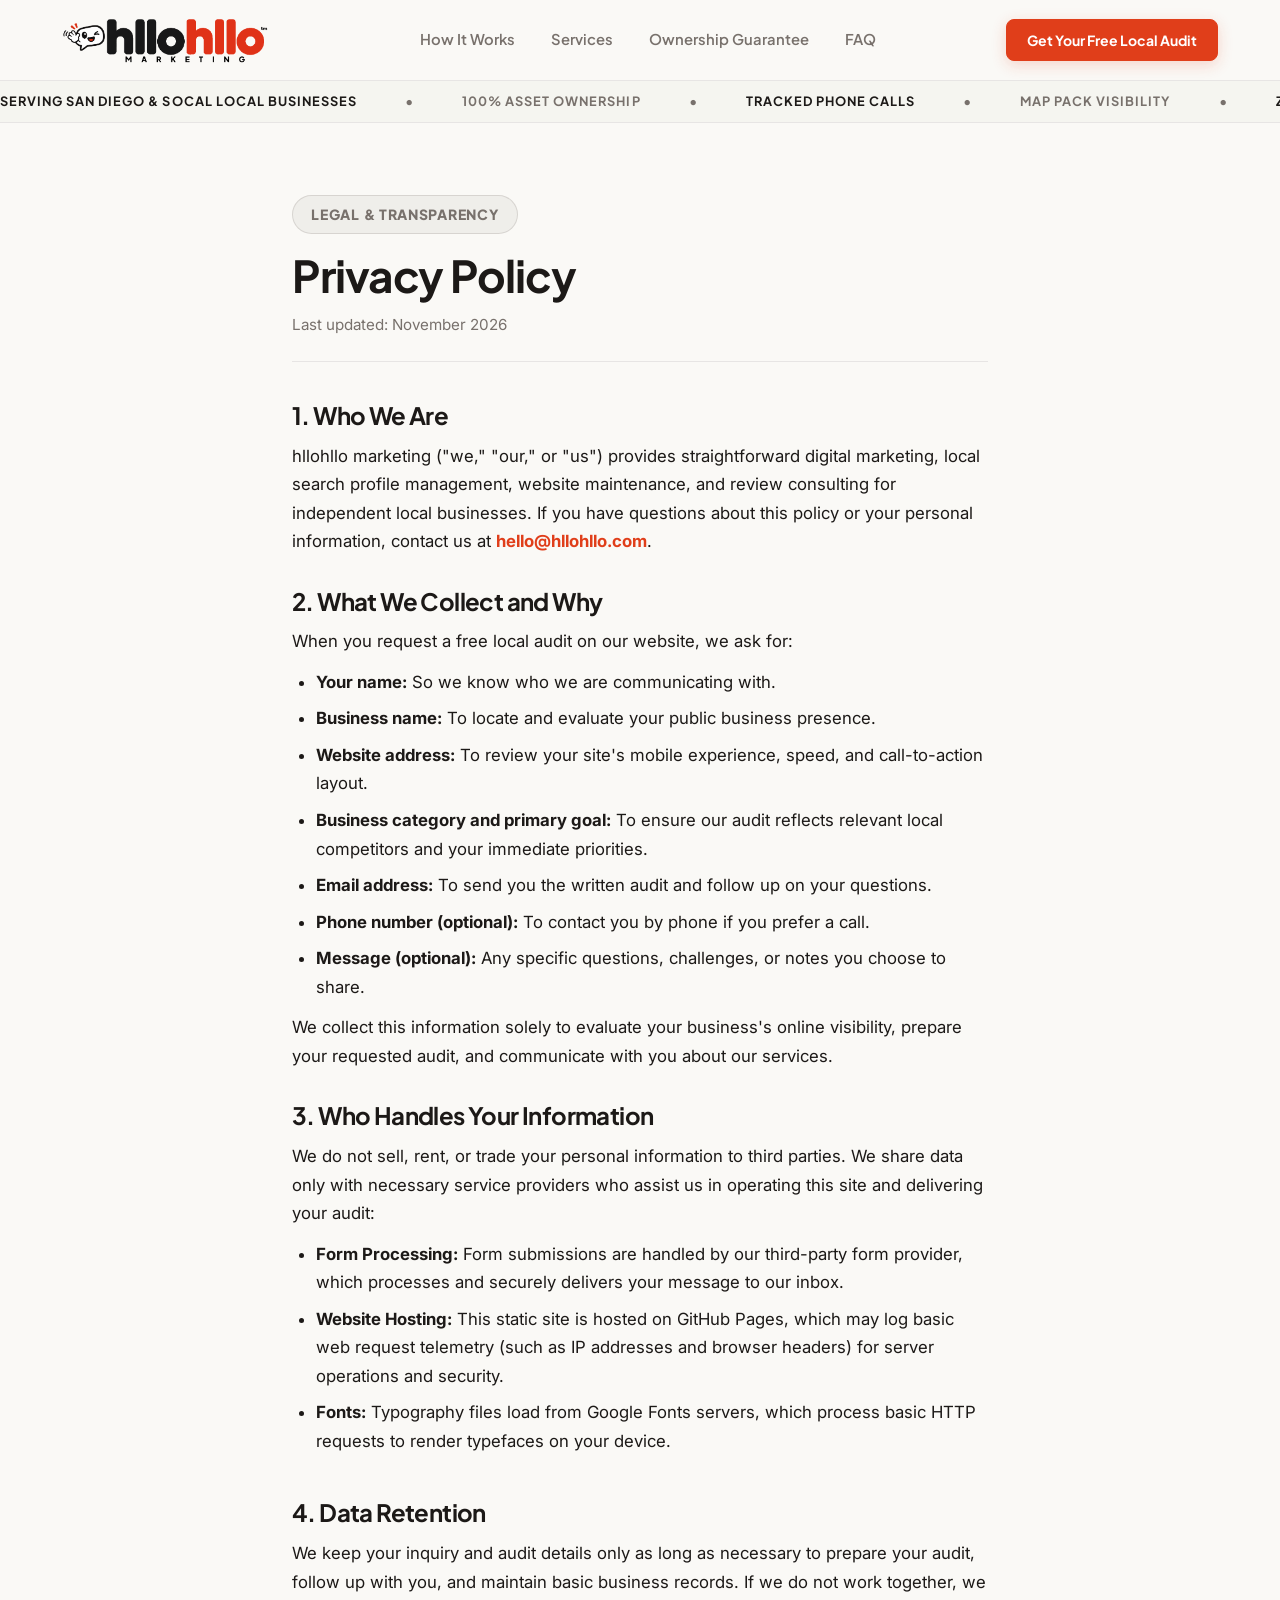
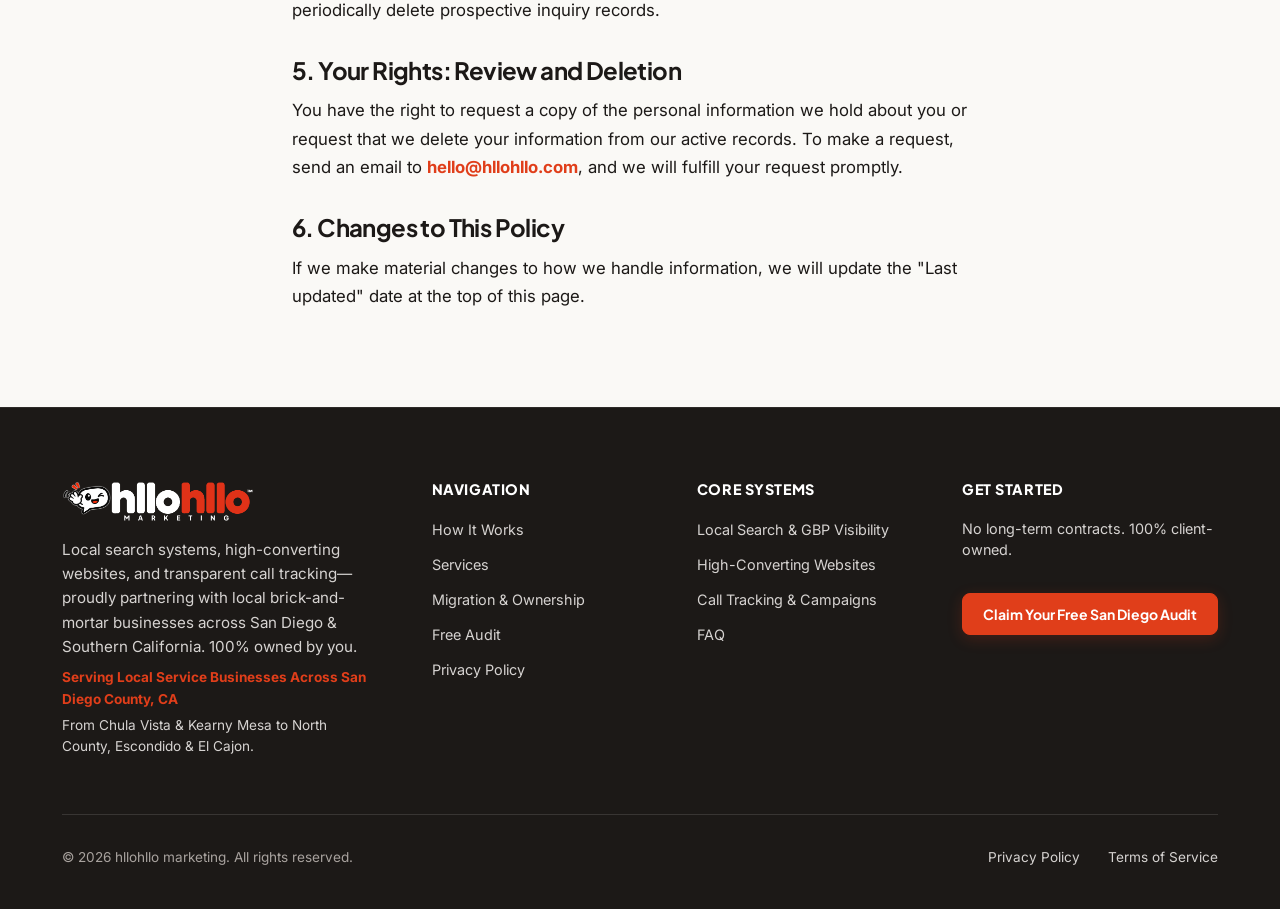
==== privacy.html @ 907ed95c "Increase font size and padding for eyebrow tags and badges" ====
<!DOCTYPE html>
<html lang="en">
<head>
  <meta charset="UTF-8">
  <meta name="viewport" content="width=device-width, initial-scale=1.0">
  <meta name="robots" content="index, follow">
  
  <title>Privacy Policy | hllohllo marketing</title>
  <meta name="description" content="Privacy policy for hllohllo marketing. How we collect, handle, and protect your information.">
  <link rel="canonical" href="https://hllohllo.com/privacy.html">

  <!-- Google Fonts: Plus Jakarta Sans & Inter -->
  <link rel="preconnect" href="https://fonts.googleapis.com">
  <link rel="preconnect" href="https://fonts.gstatic.com" crossorigin>
  <link href="https://fonts.googleapis.com/css2?family=Inter:wght@400;500;600;700&family=Plus+Jakarta+Sans:wght@500;600;700;800&display=swap" rel="stylesheet">

  <link rel="icon" type="image/png" href="assets/hhlohllomktg-logo.png">
  <link rel="stylesheet" href="styles.css?v=14">
</head>
<body>

  <!-- ==========================================================================
       Header & Navigation
       ========================================================================== -->
  <header class="header" id="site-header">
    <div class="container nav-container">
      <a href="index.html" class="brand-logo" id="nav-brand-logo" aria-label="hllohllo marketing Home">
        <img src="assets/hhlohllomktg-logo.png" alt="hllohllo marketing" class="brand-logo-img" width="228" height="48">
      </a>

      <nav aria-label="Main Navigation">
        <ul class="nav-links" id="main-nav-links">
          <li><a href="index.html#roadmap" class="nav-link" id="nav-link-how-it-works">How It Works</a></li>
          <li><a href="index.html#services" class="nav-link" id="nav-link-services">Services</a></li>
          <li><a href="index.html#comparison" class="nav-link" id="nav-link-ownership">Ownership Guarantee</a></li>
          <li><a href="index.html#faq" class="nav-link" id="nav-link-faq">FAQ</a></li>
        </ul>
      </nav>

      <div class="nav-cta-group">
        <a href="index.html#growth-plan" class="btn btn-primary btn-sm" id="nav-btn-cta">
          <span>Get Your Free Local Audit</span>
        </a>

        <button class="mobile-menu-btn" id="mobile-menu-toggle" aria-label="Toggle navigation menu">
          <svg width="24" height="24" viewBox="0 0 24 24" fill="none" stroke="currentColor" stroke-width="2"><line x1="3" y1="12" x2="21" y2="12"></line><line x1="3" y1="6" x2="21" y2="6"></line><line x1="3" y1="18" x2="21" y2="18"></line></svg>
        </button>
      </div>
    </div>
  </header>

  <!-- Editorial Studio Ticker -->
  <div class="studio-banner">
    <div class="studio-marquee">
      <span class="highlight">Serving San Diego &amp; SoCal Local Businesses</span>
      <span>•</span>
      <span>100% Asset Ownership</span>
      <span>•</span>
      <span class="highlight">Tracked Phone Calls</span>
      <span>•</span>
      <span>Map Pack Visibility</span>
      <span>•</span>
      <span class="highlight">Zero Long-Term Contracts</span>
      <span>•</span>
      <span>Fast Sprint Execution</span>
      <span>•</span>
      <span class="highlight">Serving San Diego &amp; SoCal Local Businesses</span>
      <span>•</span>
      <span>100% Asset Ownership</span>
      <span>•</span>
      <span class="highlight">Tracked Phone Calls</span>
      <span>•</span>
      <span>Map Pack Visibility</span>
      <span>•</span>
      <span class="highlight">Zero Long-Term Contracts</span>
      <span>•</span>
      <span>Fast Sprint Execution</span>
    </div>
  </div>

  <main style="padding: 4.5rem 0 6rem 0;">
    <div class="container" style="max-width: 760px;">
      <div style="margin-bottom: 2.5rem; border-bottom: 1px solid var(--border-divider); padding-bottom: 1.5rem;">
        <span class="badge" style="margin-bottom: 1rem;">Legal &amp; Transparency</span>
        <h1 style="font-size: 2.75rem; margin-bottom: 0.75rem;">Privacy Policy</h1>
        <p style="color: var(--text-muted); font-size: 0.95rem;">Last updated: November 2026</p>
      </div>

      <article style="display: flex; flex-direction: column; gap: 2rem; font-size: 1.05rem; line-height: 1.7; color: var(--text-navy);">
        <section>
          <h2 style="font-size: 1.5rem; margin-bottom: 0.75rem;">1. Who We Are</h2>
          <p>
            hllohllo marketing ("we," "our," or "us") provides straightforward digital marketing, local search profile management, website maintenance, and review consulting for independent local businesses. If you have questions about this policy or your personal information, contact us at <strong><a href="mailto:hello@hllohllo.com">hello@hllohllo.com</a></strong>.
          </p>
        </section>

        <section>
          <h2 style="font-size: 1.5rem; margin-bottom: 0.75rem;">2. What We Collect and Why</h2>
          <p>
            When you request a free local audit on our website, we ask for:
          </p>
          <ul style="padding-left: 1.5rem; margin: 0.75rem 0; display: flex; flex-direction: column; gap: 0.5rem;">
            <li><strong>Your name:</strong> So we know who we are communicating with.</li>
            <li><strong>Business name:</strong> To locate and evaluate your public business presence.</li>
            <li><strong>Website address:</strong> To review your site's mobile experience, speed, and call-to-action layout.</li>
            <li><strong>Business category and primary goal:</strong> To ensure our audit reflects relevant local competitors and your immediate priorities.</li>
            <li><strong>Email address:</strong> To send you the written audit and follow up on your questions.</li>
            <li><strong>Phone number (optional):</strong> To contact you by phone if you prefer a call.</li>
            <li><strong>Message (optional):</strong> Any specific questions, challenges, or notes you choose to share.</li>
          </ul>
          <p>
            We collect this information solely to evaluate your business's online visibility, prepare your requested audit, and communicate with you about our services.
          </p>
        </section>

        <section>
          <h2 style="font-size: 1.5rem; margin-bottom: 0.75rem;">3. Who Handles Your Information</h2>
          <p>
            We do not sell, rent, or trade your personal information to third parties. We share data only with necessary service providers who assist us in operating this site and delivering your audit:
          </p>
          <ul style="padding-left: 1.5rem; margin: 0.75rem 0; display: flex; flex-direction: column; gap: 0.5rem;">
            <li><strong>Form Processing:</strong> Form submissions are handled by our third-party form provider, which processes and securely delivers your message to our inbox.</li>
            <li><strong>Website Hosting:</strong> This static site is hosted on GitHub Pages, which may log basic web request telemetry (such as IP addresses and browser headers) for server operations and security.</li>
            <li><strong>Fonts:</strong> Typography files load from Google Fonts servers, which process basic HTTP requests to render typefaces on your device.</li>
          </ul>
        </section>

        <section>
          <h2 style="font-size: 1.5rem; margin-bottom: 0.75rem;">4. Data Retention</h2>
          <p>
            We keep your inquiry and audit details only as long as necessary to prepare your audit, follow up with you, and maintain basic business records. If we do not work together, we periodically delete prospective inquiry records.
          </p>
        </section>

        <section>
          <h2 style="font-size: 1.5rem; margin-bottom: 0.75rem;">5. Your Rights: Review and Deletion</h2>
          <p>
            You have the right to request a copy of the personal information we hold about you or request that we delete your information from our active records. To make a request, send an email to <strong><a href="mailto:hello@hllohllo.com">hello@hllohllo.com</a></strong>, and we will fulfill your request promptly.
          </p>
        </section>

        <section>
          <h2 style="font-size: 1.5rem; margin-bottom: 0.75rem;">6. Changes to This Policy</h2>
          <p>
            If we make material changes to how we handle information, we will update the "Last updated" date at the top of this page.
          </p>
        </section>
      </article>
    </div>
  </main>

  <!-- ==========================================================================
       Footer
       ========================================================================== -->
  <footer class="footer">
    <div class="container">
      <div class="footer-grid">
        <div class="footer-brand">
          <a href="index.html" class="brand-logo" aria-label="hllohllo marketing Home">
            <img src="assets/hllohllo-logo-footer.png" alt="hllohllo marketing" class="brand-logo-img" width="200" height="42">
          </a>
          <p>
            Local search systems, high-converting websites, and transparent call tracking—proudly partnering with local brick-and-mortar businesses across San Diego &amp; Southern California. 100% owned by you.
          </p>
          <p style="font-size: 0.85rem; color: var(--btn-orange); font-weight: 700; margin-top: 0.5rem;">Serving Local Service Businesses Across San Diego County, CA</p>
          <p style="font-size: 0.85rem; color: #D6D3D1; margin-top: 0.25rem;">From Chula Vista &amp; Kearny Mesa to North County, Escondido &amp; El Cajon.</p>
        </div>

        <div class="footer-col">
          <h4>Navigation</h4>
          <ul class="footer-links">
            <li><a href="index.html#roadmap">How It Works</a></li>
            <li><a href="index.html#services">Services</a></li>
            <li><a href="index.html#comparison">Migration &amp; Ownership</a></li>
            <li><a href="index.html#growth-plan">Free Audit</a></li>
            <li><a href="privacy.html">Privacy Policy</a></li>
          </ul>
        </div>

        <div class="footer-col">
          <h4>Core Systems</h4>
          <ul class="footer-links">
            <li><a href="index.html#service-pillar-1">Local Search &amp; GBP Visibility</a></li>
            <li><a href="index.html#service-pillar-2">High-Converting Websites</a></li>
            <li><a href="index.html#service-pillar-3">Call Tracking &amp; Campaigns</a></li>
            <li><a href="index.html#faq">FAQ</a></li>
          </ul>
        </div>

        <div class="footer-col">
          <h4>Get Started</h4>
          <ul class="footer-links">
            <li style="color: #D6D3D1; font-size: 0.9rem; line-height: 1.5;">No long-term contracts. 100% client-owned.</li>
            <li style="margin-top: 1.25rem;">
              <a href="index.html#growth-plan" class="btn btn-primary btn-sm">Claim Your Free San Diego Audit</a>
            </li>
          </ul>
        </div>
      </div>

      <div class="footer-bottom">
        <div>&copy; 2026 hllohllo marketing. All rights reserved.</div>
        <div style="display: flex; gap: 1.75rem;">
          <a href="privacy.html">Privacy Policy</a>
          <a href="terms.html">Terms of Service</a>
        </div>
      </div>
    </div>
  </footer>

  <!-- JavaScript Interaction Script -->
  <script src="main.js"></script>
</body>
</html>
---- styles.css ----
/* ==========================================================================
   HLLOHLLO MARKETING (hllohllo.com)
   2027 Geometric Agency Design System — Aligned with hllo.you
   
   Color Strategy & Implementation Matrix:
     - Primary Canvas: #FAF9F6 (Warm Alabaster)
     - Card / Band Surfaces: #FFFFFF (Crisp White) with subtle #E7E5E4 borders
     - Dark Sections & Insets: #1C1917 (Rich Charcoal Ink) & #26221F (Dark Inset Cards)
     - Primary CTAs & Accents: #E03E1A (hllo Red-Orange, hover #C93514)
     - Body Text: #1C1917 (Rich Charcoal Ink)
     - Muted Text: #78716C (Warm Stone Gray)

   Typography System:
     - Headings (H1-H6): 'Plus Jakarta Sans', sans-serif (Tight -0.025em tracking)
     - Body & UI: 'Inter' & 'Plus Jakarta Sans', sans-serif
   ========================================================================== */

:root {
  /* Alabaster Canvas & Rich Charcoal Ink */
  --bg-canvas: #FAF9F6;
  --bg-cream: #FAF9F6;
  
  --text-ink: #1C1917;
  --text-navy: #1C1917;
  --text-muted: #78716C;
  --text-light: #A8A29E;
  
  /* Rich Charcoal Dark Surfaces */
  --surface-dark: #1C1917;
  --surface-dark-card: #26221F;
  --coastal-navy: #1C1917;
  --coastal-navy-dark: #151312;
  --border-dark: rgba(255, 255, 255, 0.12);
  
  /* Red-Orange Primary Accents (hllo.you sister token) */
  --btn-accent: #E03E1A;
  --btn-accent-hover: #C93514;
  --btn-accent-soft: rgba(224, 62, 26, 0.08);
  --btn-accent-glow: rgba(224, 62, 26, 0.2);
  --btn-orange: #E03E1A;
  --btn-orange-hover: #C93514;
  --btn-orange-soft: rgba(224, 62, 26, 0.08);
  --btn-orange-glow: rgba(224, 62, 26, 0.2);

  --blue-anchor: #E03E1A;
  --blue-anchor-hover: #C93514;
  --blue-soft: rgba(224, 62, 26, 0.08);

  --sage-border: #78716C;
  --sage-soft: rgba(120, 113, 108, 0.08);
  --sage-border-subtle: rgba(120, 113, 108, 0.2);

  --border-divider: #E7E5E4;
  --border-subtle: #E7E5E4;
  --card-white: #FFFFFF;
  --surface-cream-alt: #F5F5F0;
  --surface-alt: #F5F5F0;

  /* Typography: Modern Geometric Sans Pairing (hllo.you) */
  --font-serif: 'Plus Jakarta Sans', system-ui, -apple-system, sans-serif;
  --font-heading: 'Plus Jakarta Sans', system-ui, -apple-system, sans-serif;
  --font-sans: 'Plus Jakarta Sans', system-ui, -apple-system, sans-serif;
  --font-body: 'Inter', system-ui, -apple-system, sans-serif;

  /* Layout & Geometry - Clean Unified Radii (8px-12px, zero glassmorphism) */
  --container-max: 1220px;
  --radius-sm: 8px;
  --radius-md: 12px;
  --radius-lg: 16px;
  --radius-full: 9999px;

  /* Transitions */
  --transition-fast: 0.18s cubic-bezier(0.16, 1, 0.3, 1);
  --transition-smooth: 0.25s cubic-bezier(0.16, 1, 0.3, 1);
}

/* Base Reset & Defaults */
*, *::before, *::after {
  box-sizing: border-box;
  margin: 0;
  padding: 0;
}

html {
  scroll-behavior: smooth;
  font-size: 16px;
  background-color: var(--bg-cream);
  color: var(--text-navy);
  font-family: var(--font-body);
  line-height: 1.6;
  -webkit-font-smoothing: antialiased;
}

body {
  overflow-x: hidden;
  background: var(--bg-cream);
  color: var(--text-navy);
  min-height: 100vh;
}

img {
  max-width: 100%;
  height: auto;
  display: block;
}

a {
  color: var(--blue-anchor);
  text-decoration: none;
  transition: color var(--transition-fast);
}

a:hover {
  color: var(--blue-anchor-hover);
}

button, input, select, textarea {
  font-family: var(--font-sans);
  font-size: inherit;
}

.container {
  width: 100%;
  max-width: var(--container-max);
  margin: 0 auto;
  padding: 0 2rem;
}

/* ==========================================================================
   Editorial Serif Display Headlines + Bold Utilitarian Sans Cards
   ========================================================================== */
h1, h2 {
  font-family: var(--font-serif);
  font-weight: 700;
  line-height: 1.15;
  color: var(--text-navy);
  letter-spacing: -0.025em;
  font-optical-sizing: auto;
}

h3, h4, h5, h6 {
  font-family: var(--font-sans);
  font-weight: 800;
  line-height: 1.25;
  color: var(--text-navy);
  letter-spacing: -0.02em;
}

.text-orange,
.text-accent {
  color: var(--btn-orange);
}

.underline-accent {
  text-decoration: underline;
  text-decoration-color: var(--btn-orange);
  text-decoration-thickness: 3px;
  text-underline-offset: 6px;
}

.text-accent em,
em.text-accent {
  font-style: italic;
  font-family: inherit;
}

.text-blue {
  color: var(--blue-anchor);
}

.text-italic {
  font-style: italic;
  font-weight: 600;
}

.section-tag {
  display: inline-flex;
  align-items: center;
  margin-bottom: 1rem;
}

.badge {
  display: inline-flex;
  align-items: center;
  gap: 0.5rem;
  padding: 0.45rem 1.15rem;
  border-radius: var(--radius-full);
  font-size: 0.875rem;
  font-family: var(--font-sans);
  font-weight: 800;
  letter-spacing: 0.05em;
  text-transform: uppercase;
  background: var(--sage-soft);
  border: 1px solid var(--sage-border-subtle);
  color: var(--sage-border);
}

.badge-orange,
.badge-accent {
  background: var(--btn-accent-soft);
  border-color: rgba(224, 62, 26, 0.28);
  color: var(--btn-accent);
}

.badge-blue {
  background: var(--btn-accent-soft);
  border-color: rgba(224, 62, 26, 0.28);
  color: var(--btn-accent);
}

/* hllo.you Integrated Technology Stack Badge */
.hllo-powered-badge {
  display: inline-flex;
  align-items: center;
  gap: 0.35rem;
  font-family: var(--font-sans);
  font-size: 0.8rem;
  font-weight: 700;
  letter-spacing: 0.04em;
  padding: 0.3rem 0.75rem;
  border-radius: var(--radius-full);
  background: rgba(224, 62, 26, 0.08);
  border: 1px solid rgba(224, 62, 26, 0.25);
  color: var(--btn-accent);
  text-transform: none;
}

.hllo-powered-badge.hllo-powered-dark {
  background: rgba(255, 255, 255, 0.08);
  border: 1px solid rgba(255, 255, 255, 0.16);
  color: #E7E5E4;
}

.section-header {
  text-align: center;
  max-width: 780px;
  margin: 0 auto 3rem auto;
}

.section-header h2 {
  font-size: 2.85rem;
  margin-bottom: 0.85rem;
}

.section-header p {
  font-size: 1.125rem;
  color: var(--text-muted);
  line-height: 1.6;
}

/* ==========================================================================
   Buttons (Energy Orange Accent #FF5A1F)
   ========================================================================== */
.btn {
  display: inline-flex;
  align-items: center;
  justify-content: center;
  gap: 0.65rem;
  padding: 0.85rem 1.85rem;
  border-radius: var(--radius-sm);
  font-family: var(--font-sans);
  font-weight: 700;
  font-size: 0.95rem;
  cursor: pointer;
  border: 1px solid transparent;
  transition: all var(--transition-fast);
  white-space: nowrap;
}

.btn-primary,
a.btn-primary,
button.btn-primary {
  background: var(--btn-orange);
  color: #FFFFFF !important;
  border-color: var(--btn-orange);
  box-shadow: 0 4px 15px var(--btn-orange-glow);
}

.btn-primary:hover,
a.btn-primary:hover,
button.btn-primary:hover {
  background: var(--btn-orange-hover);
  border-color: var(--btn-orange-hover);
  transform: translateY(-2px);
  box-shadow: 0 8px 25px var(--btn-orange-glow);
  color: #FFFFFF !important;
}

.btn-secondary,
a.btn-secondary,
button.btn-secondary {
  background: var(--card-white);
  border: 1px solid var(--border-divider);
  color: var(--text-navy) !important;
}

.btn-secondary:hover,
a.btn-secondary:hover,
button.btn-secondary:hover {
  background: var(--surface-cream-alt);
  border-color: var(--sage-border);
  transform: translateY(-2px);
  color: var(--text-navy) !important;
}

.btn-sm {
  padding: 0.55rem 1.25rem;
  font-size: 0.875rem;
}

.btn-lg {
  padding: 1.05rem 2.25rem;
  font-size: 1.05rem;
}

/* ==========================================================================
   Header & Navigation
   ========================================================================== */
.header {
  position: sticky;
  top: 0;
  z-index: 1000;
  background: rgba(250, 249, 246, 0.92);
  backdrop-filter: blur(14px);
  border-bottom: 1px solid var(--border-divider);
}

.nav-container {
  display: flex;
  align-items: center;
  justify-content: space-between;
  height: 80px;
}

.brand-logo {
  display: flex;
  align-items: center;
  gap: 0.85rem;
  text-decoration: none;
}

.brand-logo-img {
  height: 48px;
  width: auto;
  max-width: 240px;
  display: block;
  object-fit: contain;
  transition: transform var(--transition-fast);
}

.brand-logo:hover .brand-logo-img {
  transform: scale(1.02);
}

.header .brand-logo-img {
  height: 48px;
  max-width: 240px;
}

.footer-brand .brand-logo-img {
  height: 42px;
  max-width: 220px;
}

.nav-links {
  display: flex;
  align-items: center;
  gap: 2.25rem;
  list-style: none;
}

.nav-link {
  font-family: var(--font-sans);
  font-size: 0.925rem;
  font-weight: 600;
  color: var(--text-muted);
}

.nav-link:hover {
  color: var(--text-navy);
}

.nav-cta-group {
  display: flex;
  align-items: center;
  gap: 1rem;
}

.mobile-menu-btn {
  display: none;
  background: transparent;
  border: none;
  color: var(--text-navy);
  cursor: pointer;
  padding: 0.5rem;
}

/* ==========================================================================
   Quiet Luxury Studio Ticker
   ========================================================================== */
.studio-banner {
  border-bottom: 1px solid var(--border-divider);
  background: var(--surface-cream-alt);
  padding: 0.65rem 0;
  overflow: hidden;
}

.studio-marquee {
  display: flex;
  white-space: nowrap;
  animation: marquee-slow 40s linear infinite;
  gap: 3rem;
  font-family: var(--font-sans);
  font-size: 0.8rem;
  font-weight: 700;
  letter-spacing: 0.08em;
  text-transform: uppercase;
  color: var(--sage-border);
}

.studio-marquee span.highlight {
  color: var(--text-navy);
}

@keyframes marquee-slow {
  0% { transform: translateX(0); }
  100% { transform: translateX(-50%); }
}

/* ==========================================================================
   Hero Section: Editorial Dossier Aesthetic
   ========================================================================== */
.hero {
  padding: 4.75rem 0 4.25rem 0;
  border-bottom: 1px solid var(--border-divider);
}

.hero-grid {
  display: grid;
  grid-template-columns: 1fr 1fr;
  align-items: center;
  gap: 3rem;
}

.hero-content {
  position: relative;
  padding-top: 0.25rem;
}

.hero-title {
  font-family: var(--font-serif);
  font-size: 3.25rem;
  font-weight: 700;
  letter-spacing: -0.025em;
  line-height: 1.14;
  margin-bottom: 1.15rem;
  color: var(--text-navy);
}

.hero-subtitle {
  font-size: 1.1rem;
  color: var(--text-muted);
  line-height: 1.6;
  margin-bottom: 1.85rem;
  max-width: 530px;
}

.hero-cta-group {
  display: flex;
  flex-wrap: wrap;
  align-items: center;
  gap: 0.85rem;
  margin-bottom: 1.85rem;
}

.hero-cta-group .btn-lg {
  padding: 0.95rem 1.65rem;
  font-size: 0.975rem;
}

/* Engineered Trust Strip */
.hero-trust-strip {
  display: grid;
  grid-template-columns: repeat(3, 1fr);
  gap: 0.75rem;
  padding-top: 1.35rem;
  border-top: 1px solid var(--border-divider);
}

.trust-pill {
  display: flex;
  align-items: center;
  gap: 0.55rem;
  background: var(--card-white);
  border: 1px solid var(--border-divider);
  border-radius: var(--radius-sm);
  padding: 0.65rem 0.65rem;
  box-shadow: 0 2px 6px rgba(26, 37, 54, 0.03);
  transition: transform var(--transition-fast), border-color var(--transition-fast);
}

.trust-pill:hover {
  transform: translateY(-1px);
  border-color: var(--sage-border);
}

.trust-pill-icon {
  width: 28px;
  height: 28px;
  border-radius: 6px;
  background: var(--sage-soft);
  color: #3B5338;
  display: flex;
  align-items: center;
  justify-content: center;
  flex-shrink: 0;
}

.trust-pill-content {
  display: flex;
  flex-direction: column;
  line-height: 1.2;
}

.trust-pill-content strong {
  font-family: var(--font-sans);
  font-size: 0.735rem;
  font-weight: 800;
  color: var(--text-navy);
  letter-spacing: -0.01em;
  white-space: nowrap;
}

.trust-pill-content span {
  font-size: 0.665rem;
  color: var(--text-muted);
  white-space: nowrap;
}

/* ==========================================================================
   Hero Right Asset: Modern Browser Mockup & Growth Engine Dashboard
   55/45 Desktop Split Anchor
   ========================================================================== */
.hero-visual-wrap {
  position: relative;
  width: 100%;
  margin-top: 0.5rem;
}

/* Local Search & Lead Machine Live Mockup */
.local-lead-machine {
  background: var(--card-white);
  border-radius: var(--radius-lg);
  border: 1px solid var(--border-divider);
  box-shadow: 0 25px 60px -15px rgba(26, 37, 54, 0.15), 0 8px 24px -6px rgba(26, 37, 54, 0.06);
  padding: 1.5rem;
  display: flex;
  flex-direction: column;
  gap: 1.15rem;
  transition: transform var(--transition-smooth);
}

.local-lead-machine:hover {
  transform: translateY(-3px);
}

.map-pack-unit {
  background: var(--surface-cream-alt);
  border: 1px solid var(--border-divider);
  border-radius: var(--radius-md);
  padding: 1.1rem;
}

.map-pack-top {
  display: flex;
  align-items: center;
  justify-content: space-between;
  margin-bottom: 0.65rem;
}

.map-pack-badge {
  display: inline-flex;
  align-items: center;
  gap: 0.4rem;
  font-size: 0.72rem;
  font-weight: 800;
  text-transform: uppercase;
  letter-spacing: 0.05em;
  color: #1A73E8;
  background: rgba(26, 115, 232, 0.1);
  padding: 0.25rem 0.6rem;
  border-radius: var(--radius-full);
}

.map-pack-rank {
  display: inline-flex;
  align-items: center;
  gap: 0.4rem;
  font-size: 0.75rem;
  font-weight: 800;
  color: #1E7E34;
  background: #E6F4EA;
  padding: 0.25rem 0.65rem;
  border-radius: var(--radius-full);
}

.pulse-dot {
  width: 7px;
  height: 7px;
  border-radius: 50%;
  background: #28A745;
  box-shadow: 0 0 0 2px rgba(40, 167, 69, 0.25);
  display: inline-block;
  animation: pulseGlow 2s infinite;
}

@keyframes pulseGlow {
  0% { transform: scale(0.95); box-shadow: 0 0 0 0 rgba(40, 167, 69, 0.7); }
  70% { transform: scale(1); box-shadow: 0 0 0 6px rgba(40, 167, 69, 0); }
  100% { transform: scale(0.95); box-shadow: 0 0 0 0 rgba(40, 167, 69, 0); }
}

.map-biz-row {
  display: flex;
  align-items: center;
  justify-content: space-between;
  gap: 0.75rem;
}

.map-biz-info h4 {
  font-size: 1.05rem;
  font-weight: 800;
  color: var(--text-navy);
  margin-bottom: 0.2rem;
}

.map-stars {
  display: flex;
  align-items: center;
  gap: 0.35rem;
  font-size: 0.8rem;
  color: var(--text-muted);
}

.stars-gold {
  color: #FBBC04;
  font-size: 0.95rem;
  letter-spacing: 1px;
}

.phone-lead-alert {
  background: var(--surface-dark-card);
  color: #FFFFFF;
  border-radius: var(--radius-md);
  padding: 1.15rem;
  display: flex;
  align-items: center;
  gap: 1rem;
  border: 1px solid rgba(255, 255, 255, 0.1);
  box-shadow: 0 10px 25px rgba(0, 0, 0, 0.25);
  position: relative;
  overflow: hidden;
}

.phone-lead-alert::before {
  content: '';
  position: absolute;
  top: 0;
  left: 0;
  width: 4px;
  height: 100%;
  background: var(--btn-orange);
}

.phone-lead-icon {
  width: 44px;
  height: 44px;
  border-radius: 50%;
  background: var(--btn-orange);
  color: #FFFFFF;
  display: flex;
  align-items: center;
  justify-content: center;
  flex-shrink: 0;
  box-shadow: 0 4px 12px rgba(224, 62, 26, 0.35);
}

.phone-lead-details {
  flex: 1;
  min-width: 0;
}

.phone-lead-tag {
  display: flex;
  align-items: center;
  gap: 0.45rem;
  font-size: 0.72rem;
  font-weight: 800;
  text-transform: uppercase;
  letter-spacing: 0.05em;
  color: #FF8F6B;
  margin-bottom: 0.2rem;
}

.phone-lead-caller {
  font-family: var(--font-heading);
  font-size: 1.15rem;
  font-weight: 800;
  color: #FFFFFF;
  line-height: 1.2;
}

.phone-lead-meta {
  font-size: 0.775rem;
  color: #A0ABC0;
  margin-top: 0.2rem;
}

.metrics-strip {
  display: grid;
  grid-template-columns: repeat(3, 1fr);
  gap: 0.75rem;
}

.metric-pill {
  background: var(--surface-cream-alt);
  border: 1px solid var(--border-divider);
  border-radius: var(--radius-sm);
  padding: 0.75rem 0.5rem;
  text-align: center;
}

.metric-num {
  font-family: var(--font-heading);
  font-size: 1.35rem;
  font-weight: 800;
  color: var(--text-navy);
  line-height: 1.1;
  margin-bottom: 0.2rem;
}

.metric-num.accent {
  color: var(--btn-orange);
}

.metric-lbl {
  font-size: 0.7rem;
  font-weight: 700;
  text-transform: uppercase;
  letter-spacing: 0.04em;
  color: var(--text-muted);
}

.lead-machine-footer {
  display: flex;
  align-items: center;
  justify-content: space-between;
  padding-top: 0.75rem;
  border-top: 1px solid var(--border-divider);
  font-size: 0.775rem;
  color: var(--text-muted);
}

.audit-card {
  background: var(--card-white);
  border-radius: var(--radius-md);
  border: 1px solid var(--border-divider);
  box-shadow: 0 20px 45px -12px rgba(26, 37, 54, 0.1),
              0 4px 12px -2px rgba(26, 37, 54, 0.04);
  padding: 1.5rem;
  transition: transform var(--transition-smooth), box-shadow var(--transition-smooth);
}

.audit-card:hover {
  transform: translateY(-2px);
  box-shadow: 0 24px 50px -12px rgba(26, 37, 54, 0.14),
              0 6px 16px -2px rgba(26, 37, 54, 0.06);
}

.audit-card-header {
  display: flex;
  align-items: center;
  justify-content: space-between;
  padding-bottom: 1.1rem;
  border-bottom: 1px solid var(--border-divider);
  margin-bottom: 0.5rem;
}

.audit-card-title {
  font-family: var(--font-sans);
  font-size: 1.25rem;
  font-weight: 800;
  color: var(--text-navy);
  letter-spacing: -0.02em;
}

.audit-badge-example {
  display: inline-flex;
  align-items: center;
  padding: 0.25rem 0.65rem;
  border-radius: var(--radius-full);
  font-family: var(--font-sans);
  font-size: 0.725rem;
  font-weight: 700;
  letter-spacing: 0.04em;
  text-transform: uppercase;
  background: var(--surface-cream-alt);
  border: 1px solid var(--border-divider);
  color: var(--text-muted);
}

.audit-rows {
  display: flex;
  flex-direction: column;
}

.audit-row {
  display: grid;
  grid-template-columns: auto 1fr auto;
  align-items: center;
  gap: 1rem;
  padding: 0.95rem 0;
  border-bottom: 1px solid #F0EEE8;
}

.audit-row:last-child {
  border-bottom: none;
}

.audit-row-icon {
  width: 36px;
  height: 36px;
  border-radius: var(--radius-sm);
  background: var(--surface-cream-alt);
  border: 1px solid var(--border-divider);
  color: var(--sage-border);
  display: flex;
  align-items: center;
  justify-content: center;
  flex-shrink: 0;
}

.audit-row-main {
  display: flex;
  flex-direction: column;
  gap: 0.15rem;
  min-width: 0;
}

.audit-row-label {
  font-family: var(--font-sans);
  font-size: 0.925rem;
  font-weight: 700;
  color: var(--text-navy);
  line-height: 1.25;
}

.audit-row-text {
  font-size: 0.8rem;
  color: var(--text-muted);
  line-height: 1.4;
}

/* Status Chips */
.audit-chip {
  display: inline-flex;
  align-items: center;
  justify-content: center;
  padding: 0.3rem 0.75rem;
  border-radius: var(--radius-full);
  font-family: var(--font-sans);
  font-size: 0.75rem;
  font-weight: 700;
  letter-spacing: 0.02em;
  flex-shrink: 0;
  white-space: nowrap;
}

/* Check: Sage tokens */
.audit-chip-check {
  background: var(--sage-soft);
  border: 1px solid var(--sage-border-subtle);
  color: #4A5B46;
}

/* Fix: Orange-soft tokens */
.audit-chip-fix {
  background: var(--btn-orange-soft);
  border: 1px solid rgba(255, 90, 31, 0.3);
  color: var(--btn-orange);
}

/* Set up: Blue-soft tokens */
.audit-chip-setup {
  background: var(--blue-soft);
  border: 1px solid rgba(16, 64, 230, 0.25);
  color: var(--blue-anchor);
}

.audit-card-footer {
  margin-top: 0.75rem;
  padding-top: 0.85rem;
  border-top: 1px solid var(--border-divider);
}

.audit-card-footnote {
  font-size: 0.75rem;
  color: var(--text-light);
  line-height: 1.45;
  font-style: italic;
}

@media (max-width: 768px) {
  .hero-visual-wrap {
    margin-top: 2rem;
  }
}

@media (max-width: 480px) {
  .audit-card {
    padding: 1.15rem;
  }
  .audit-row {
    grid-template-columns: auto 1fr;
    grid-template-rows: auto auto;
    gap: 0.65rem 0.85rem;
    align-items: start;
    padding: 0.85rem 0;
  }
  .audit-row-icon {
    grid-row: 1 / span 2;
  }
  .audit-row-main {
    grid-column: 2;
  }
  .audit-chip {
    grid-column: 2;
    justify-self: start;
    margin-top: 0.25rem;
  }
}

/* ==========================================================================
   Comparison: The "Feel Big" Difference (Rich Charcoal Section #1C1917)
   ========================================================================== */
.comparison-section {
  padding: 5.5rem 0;
  background: var(--surface-dark);
  color: #FFFFFF;
  border-bottom: 1px solid var(--border-dark);
}

.comparison-section .section-tag .badge {
  background: var(--btn-accent-soft);
  color: var(--btn-accent);
  border: 1px solid rgba(224, 62, 26, 0.35);
}

.comparison-section h2 {
  color: #FFFFFF;
}

.comparison-section p {
  color: #D6D3D1;
}

.comparison-grid {
  display: grid;
  grid-template-columns: 1fr 1fr;
  gap: 2rem;
  margin-top: 2.25rem;
}

.comparison-card {
  padding: 2.5rem;
  border-radius: var(--radius-md);
  transition: transform var(--transition-fast);
}

.comparison-card h3 {
  font-family: var(--font-sans);
  font-size: 1.35rem;
  font-weight: 800;
  letter-spacing: -0.02em;
}

.card-negative {
  background: linear-gradient(180deg, #3A332E 0%, #2F2925 100%);
  border: 1px solid rgba(255, 255, 255, 0.22);
  border-top: 3px solid #EF4444;
  color: #F5F5F4;
  box-shadow: 0 20px 45px -10px rgba(0, 0, 0, 0.55), inset 0 1px 0 rgba(255, 255, 255, 0.08);
}

.card-negative h3 {
  color: #FFFFFF;
}

.card-negative .comparison-item {
  color: #E7E5E4;
}

.card-negative .comparison-item strong {
  color: #FFFFFF;
}

.card-negative .comparison-item svg {
  color: #F87171;
}

.card-positive {
  background: var(--card-white);
  color: var(--text-ink);
  border: 1px solid var(--border-divider);
  border-top: 3px solid var(--btn-accent);
  box-shadow: 0 16px 40px -10px rgba(28, 25, 23, 0.08);
}

.card-positive h3 {
  color: var(--text-ink);
}

.card-positive .comparison-item {
  color: var(--text-ink);
}

.comparison-card-header {
  display: flex;
  align-items: center;
  gap: 1rem;
  margin-bottom: 1.75rem;
}

.comp-icon {
  width: 42px;
  height: 42px;
  border-radius: var(--radius-sm);
  display: flex;
  align-items: center;
  justify-content: center;
}

.comp-icon-neg {
  background: rgba(239, 68, 68, 0.16);
  color: #FCA5A5;
  border: 1px solid rgba(239, 68, 68, 0.3);
}

.comp-icon-pos {
  background: var(--btn-orange-soft);
  color: var(--btn-orange);
}

.comparison-list {
  list-style: none;
  display: flex;
  flex-direction: column;
  gap: 1.15rem;
}

.comparison-item {
  display: flex;
  align-items: flex-start;
  gap: 0.85rem;
  font-size: 0.95rem;
  color: var(--text-navy);
}

.comparison-item svg {
  flex-shrink: 0;
  margin-top: 0.25rem;
}

.card-negative .comparison-item svg {
  color: #F87171;
}

.card-positive .comparison-item svg {
  color: var(--btn-orange);
}

/* ==========================================================================
   Trend 1: Micro-Bento Grid Layout (Double-Width Cornerstone Tile)
   ========================================================================== */
.services-section {
  padding: 5rem 0;
  background: #FFFFFF;
  border-bottom: 1px solid var(--border-divider);
}

.services-nav {
  display: flex;
  justify-content: center;
  gap: 0.5rem;
  flex-wrap: wrap;
  margin-bottom: 2.75rem;
}

.service-tab-btn {
  background: var(--card-white);
  border: 1px solid var(--border-divider);
  color: var(--text-muted);
  padding: 0.65rem 1.35rem;
  border-radius: var(--radius-sm);
  font-family: var(--font-sans);
  font-size: 0.875rem;
  font-weight: 700;
  cursor: pointer;
  transition: all var(--transition-fast);
}

.service-tab-btn:hover {
  color: var(--text-navy);
  border-color: var(--sage-border);
}

.service-tab-btn.active {
  background: var(--text-navy);
  border-color: var(--text-navy);
  color: #FFFFFF;
}

/* Asymmetrical Bento Grid System */
.bento-grid {
  display: grid;
  grid-template-columns: repeat(3, 1fr);
  gap: 1.75rem;
}

.bento-card {
  background: var(--card-white);
  border: 1px solid var(--border-divider);
  border-radius: var(--radius-md);
  padding: 1.75rem 1.65rem;
  transition: all var(--transition-smooth);
  display: flex;
  flex-direction: column;
  justify-content: space-between;
}

.bento-card:hover {
  transform: translateY(-3px);
  border-color: var(--sage-border);
  box-shadow: 0 15px 35px rgba(26, 37, 54, 0.06);
}

.pillar-card-blue {
  border-top: 4px solid var(--blue-anchor);
}

.pillar-card-orange {
  border-top: 4px solid var(--btn-orange);
  box-shadow: 0 12px 35px rgba(255, 90, 31, 0.08);
}

.pillar-card-sage {
  border-top: 4px solid var(--sage-border);
}

/* Double-Width Signature Cornerstone Pillar */
.bento-card-featured {
  grid-column: span 2;
  background: linear-gradient(135deg, #FFFFFF 0%, #FAF9F5 100%);
  border: 2px solid var(--sage-border-subtle);
  position: relative;
}

.bento-card-featured:hover {
  border-color: var(--btn-orange);
}

/* Full-Width Automated Lifecycle Platform */
.bento-card-wide {
  grid-column: 1 / -1;
  background: linear-gradient(135deg, #FAF9F5 0%, #FFFFFF 100%);
  border: 1px solid var(--border-divider);
}

.bento-card-wide:hover {
  border-color: var(--btn-orange);
}

.bento-featured-content {
  display: grid;
  grid-template-columns: 1fr 1fr;
  gap: 2rem;
  align-items: start;
}

.bento-card h3 {
  font-family: var(--font-sans);
  font-weight: 800;
  letter-spacing: -0.02em;
  font-size: 1.25rem;
  margin-bottom: 0.55rem;
  line-height: 1.25;
}

.bento-card p {
  color: var(--text-muted);
  font-size: 0.885rem;
  line-height: 1.5;
  margin-bottom: 1.15rem;
}

.service-deliverables {
  list-style: none;
  display: flex;
  flex-direction: column;
  gap: 0.55rem;
  margin-bottom: 1.25rem;
  padding-top: 0.95rem;
  border-top: 1px solid var(--border-divider);
}

.service-deliverable-item {
  display: flex;
  align-items: center;
  gap: 0.55rem;
  font-size: 0.825rem;
  color: var(--text-navy);
  line-height: 1.35;
}

.service-pillar-subtitle {
  font-family: var(--font-sans);
  font-size: 0.775rem;
  font-weight: 800;
  text-transform: uppercase;
  letter-spacing: 0.06em;
  color: var(--text-muted);
  margin-bottom: 0.75rem;
}

.service-deliverable-item svg {
  color: var(--sage-border);
  flex-shrink: 0;
}

/* ==========================================================================
   Deliverable Roadmap (Quiet Luxury Cadence)
   ========================================================================== */
.roadmap-section {
  padding: 5rem 0;
  background: var(--bg-canvas);
  border-bottom: 1px solid var(--border-divider);
}

.roadmap-timeline {
  display: grid;
  grid-template-columns: repeat(4, 1fr);
  gap: 1.5rem;
  margin-top: 2.75rem;
}

.roadmap-timeline-2col {
  display: grid;
  grid-template-columns: repeat(2, 1fr);
  gap: 2rem;
  margin-top: 2.75rem;
}

.roadmap-step {
  background: var(--card-white);
  border: 1px solid var(--border-divider);
  border-radius: var(--radius-md);
  padding: 2rem 1.75rem;
  transition: all var(--transition-fast);
}

.roadmap-step:hover {
  border-color: var(--sage-border);
  transform: translateY(-2px);
  box-shadow: 0 10px 25px rgba(26, 37, 54, 0.05);
}

.step-marker {
  display: inline-block;
  padding: 0.35rem 0.85rem;
  border-radius: var(--radius-sm);
  font-family: var(--font-sans);
  font-size: 0.725rem;
  font-weight: 800;
  text-transform: uppercase;
  letter-spacing: 0.06em;
  background: var(--surface-cream-alt);
  color: var(--text-navy);
  border: 1px solid var(--border-divider);
  margin-bottom: 1.25rem;
}

.step-marker-accent {
  background: var(--btn-orange-soft);
  color: var(--btn-orange);
  border-color: rgba(255, 90, 31, 0.3);
}

.roadmap-step-num {
  font-family: var(--font-heading);
  font-size: 2.25rem;
  font-weight: 900;
  color: #D2D6DF;
  line-height: 1;
  margin-bottom: 0.85rem;
  letter-spacing: -0.04em;
  transition: color var(--transition-fast);
}

.roadmap-step:hover .roadmap-step-num {
  color: var(--btn-orange);
}

.roadmap-step h3 {
  font-family: var(--font-sans);
  font-size: 1.25rem;
  font-weight: 800;
  letter-spacing: -0.02em;
  margin-bottom: 0.5rem;
}

.roadmap-step-summary {
  font-size: 0.885rem;
  color: var(--text-navy);
  font-weight: 600;
  margin-bottom: 1.15rem;
  line-height: 1.45;
}

.roadmap-step ul {
  list-style: none;
  display: flex;
  flex-direction: column;
  gap: 0.75rem;
}

.roadmap-step li {
  display: flex;
  align-items: flex-start;
  gap: 0.55rem;
  font-size: 0.875rem;
  color: var(--text-muted);
}

.roadmap-step li svg {
  color: var(--sage-border);
  flex-shrink: 0;
  margin-top: 0.2rem;
}

/* ==========================================================================
   Trend 3: Embedded Split Form Conversions (Strict 50/50 Split Container)
   ========================================================================== */
.lead-magnet-section {
  padding: 4.75rem 0;
  background: #FFFFFF;
  border-bottom: 1px solid var(--border-divider);
}

.split-conversion-container {
  display: grid;
  grid-template-columns: 1fr 1.05fr;
  gap: 3rem;
  align-items: center;
  background: var(--surface-cream-alt);
  border: 1px solid var(--border-divider);
  border-radius: var(--radius-lg);
  padding: 2.75rem 3rem;
}

.split-conversion-left {
  display: flex;
  flex-direction: column;
  gap: 1rem;
}

.split-conversion-left h2 {
  font-size: 2.35rem;
  line-height: 1.18;
}

.split-conversion-left p {
  color: var(--text-muted);
  font-size: 1.05rem;
  line-height: 1.55;
}

.magnet-deliverables {
  list-style: none;
  display: flex;
  flex-direction: column;
  gap: 0.75rem;
  margin-top: 0.25rem;
}

.magnet-deliverables li {
  display: flex;
  align-items: center;
  gap: 0.85rem;
  font-size: 0.925rem;
  color: var(--text-navy);
}

.magnet-deliverables li svg {
  color: var(--sage-border);
  flex-shrink: 0;
}

/* Founder / Partner Grounding Trust Sign-off */
.founder-signoff-card {
  margin-top: 1rem;
  padding: 1.1rem 1.25rem;
  background: var(--surface-cream-alt);
  border: 1px solid var(--border-divider);
  border-radius: var(--radius-md);
  border-left: 4px solid var(--btn-orange);
}

.founder-badge {
  display: inline-flex;
  align-items: center;
  gap: 0.5rem;
  font-family: var(--font-sans);
  font-size: 0.775rem;
  font-weight: 800;
  text-transform: uppercase;
  letter-spacing: 0.05em;
  color: var(--text-navy);
  margin-bottom: 0.4rem;
}

.founder-badge svg {
  color: var(--btn-orange);
}

.founder-text {
  font-size: 0.85rem;
  color: var(--text-muted);
  line-height: 1.5;
  margin-bottom: 0.65rem;
  font-style: italic;
}

.founder-meta {
  display: flex;
  flex-wrap: wrap;
  align-items: center;
  gap: 0.5rem;
  font-size: 0.75rem;
  font-weight: 700;
  color: var(--text-navy);
}

.founder-dot {
  color: var(--sage-border);
}

/* Charcoal Rich Lead Form Card */
.split-conversion-right {
  background: var(--surface-dark);
  border: 1px solid rgba(255, 255, 255, 0.12);
  border-radius: var(--radius-md);
  padding: 2rem 2.25rem;
  box-shadow: 0 16px 40px -10px rgba(0, 0, 0, 0.35);
  color: #FFFFFF;
}

.magnet-form {
  display: flex;
  flex-direction: column;
  gap: 0.85rem;
}

.form-row-2col {
  display: grid;
  grid-template-columns: 1fr 1fr;
  gap: 0.85rem;
}

.form-group {
  display: flex;
  flex-direction: column;
  gap: 0.35rem;
}

.split-conversion-right .form-group label {
  font-family: var(--font-sans);
  font-size: 0.785rem;
  font-weight: 700;
  color: #FFFFFF;
  letter-spacing: 0.01em;
}

.split-conversion-right .form-input,
.split-conversion-right .form-select {
  width: 100%;
  padding: 0.65rem 0.85rem;
  font-size: 0.875rem;
  background: #FFFFFF;
  border: 1px solid var(--border-divider);
  border-radius: var(--radius-sm);
  color: var(--text-navy);
  outline: none;
  transition: all var(--transition-fast);
}

.split-conversion-right .form-input::placeholder {
  color: #A8A29E;
  font-size: 0.825rem;
}

.split-conversion-right .form-input:focus,
.split-conversion-right .form-select:focus {
  border-color: var(--btn-accent);
  box-shadow: 0 0 0 3px rgba(224, 62, 26, 0.3);
}

/* ==========================================================================
   FAQ Section (Tightened & Disciplined)
   ========================================================================== */
.faq-section {
  padding: 5rem 0;
  background: var(--bg-cream);
  border-bottom: 1px solid var(--border-divider);
}

.faq-container {
  max-width: 860px;
  margin: 0 auto;
  display: flex;
  flex-direction: column;
  gap: 0.85rem;
}

.faq-item {
  background: var(--card-white);
  border: 1px solid var(--border-divider);
  border-radius: var(--radius-sm);
  overflow: hidden;
  transition: all var(--transition-fast);
}

.faq-item.active {
  border-color: var(--sage-border);
}

.faq-trigger {
  width: 100%;
  padding: 1.35rem 1.75rem;
  background: transparent;
  border: none;
  color: var(--text-navy);
  font-family: var(--font-sans);
  font-size: 1.05rem;
  font-weight: 700;
  text-align: left;
  display: flex;
  align-items: center;
  justify-content: space-between;
  gap: 1rem;
  cursor: pointer;
}

.faq-icon {
  width: 26px;
  height: 26px;
  display: flex;
  align-items: center;
  justify-content: center;
  transition: transform var(--transition-fast);
  color: var(--sage-border);
  flex-shrink: 0;
}

.faq-item.active .faq-icon {
  transform: rotate(180deg);
  color: var(--btn-orange);
}

.faq-content {
  padding: 0 1.75rem;
  max-height: 0;
  overflow: hidden;
  transition: max-height 0.3s ease, padding 0.3s ease;
  color: var(--text-muted);
  font-size: 0.95rem;
  line-height: 1.7;
}

.faq-item.active .faq-content {
  padding: 0 1.75rem 1.5rem 1.75rem;
  max-height: 550px;
}

/* ==========================================================================
   Footer: Rich Charcoal Ink (#1C1917)
   ========================================================================== */
.footer {
  padding: 4.5rem 0 2.5rem 0;
  background: var(--surface-dark);
  color: #FFFFFF;
  border-top: 1px solid rgba(255, 255, 255, 0.08);
}

.footer-grid {
  display: grid;
  grid-template-columns: 1.5fr 1fr 1fr 1fr;
  gap: 3.5rem;
  margin-bottom: 3.5rem;
}

.footer-brand p {
  color: #D6D3D1;
  font-size: 0.95rem;
  margin-top: 1rem;
  max-width: 330px;
}

.footer-col h4 {
  font-family: var(--font-sans);
  font-size: 0.9rem;
  margin-bottom: 1.25rem;
  color: #FFFFFF;
  letter-spacing: 0.04em;
  text-transform: uppercase;
  font-weight: 800;
}

.footer-links {
  list-style: none;
  display: flex;
  flex-direction: column;
  gap: 0.75rem;
}

.footer-links li {
  color: #D6D3D1;
  font-size: 0.9rem;
}

.footer-links a:not(.btn) {
  color: #D6D3D1;
  font-size: 0.9rem;
}

.footer-links a:not(.btn):hover {
  color: var(--btn-accent);
}

.footer-bottom {
  display: flex;
  align-items: center;
  justify-content: space-between;
  padding-top: 2rem;
  border-top: 1px solid rgba(255, 255, 255, 0.12);
  font-size: 0.85rem;
  color: #A8A29E;
  flex-wrap: wrap;
  gap: 1rem;
}

.footer-bottom a {
  color: #D6D3D1;
}

.footer-bottom a:hover {
  color: #FFFFFF;
}

/* ==========================================================================
   Success Modal
   ========================================================================== */
.modal-overlay {
  position: fixed;
  inset: 0;
  background: rgba(28, 25, 23, 0.7);
  backdrop-filter: blur(6px);
  display: flex;
  align-items: center;
  justify-content: center;
  z-index: 2000;
  opacity: 0;
  pointer-events: none;
  transition: opacity var(--transition-fast);
  padding: 1rem;
}

.modal-overlay.active {
  opacity: 1;
  pointer-events: auto;
}

.modal-card {
  background: var(--card-white);
  border: 1px solid var(--border-divider);
  border-radius: var(--radius-md);
  padding: 2.75rem;
  max-width: 540px;
  width: 100%;
  text-align: center;
  position: relative;
  box-shadow: 0 25px 60px rgba(26, 37, 54, 0.15);
  transform: translateY(15px);
  transition: transform var(--transition-fast);
}

.modal-overlay.active .modal-card {
  transform: translateY(0);
}

.modal-close-btn {
  position: absolute;
  top: 1.25rem;
  right: 1.25rem;
  background: transparent;
  border: none;
  color: var(--text-muted);
  cursor: pointer;
  padding: 0.5rem;
}

.modal-icon-wrap {
  width: 58px;
  height: 58px;
  border-radius: var(--radius-sm);
  background: var(--btn-orange-soft);
  color: var(--btn-orange);
  display: flex;
  align-items: center;
  justify-content: center;
  margin: 0 auto 1.5rem auto;
}

/* ==========================================================================
   Responsive Breakpoints
   ========================================================================== */
@media (max-width: 1024px) {
  .hero-grid {
    grid-template-columns: 1fr;
    text-align: center;
  }
  .hero-subtitle {
    margin: 0 auto 2.25rem auto;
  }
  .hero-cta-group {
    justify-content: center;
  }
  .hero-proof-bar {
    justify-content: center;
  }
  .hero-visual-wrap {
    margin-top: 2rem;
    max-width: 680px;
    margin-left: auto;
    margin-right: auto;
    text-align: left;
  }
  .bento-grid {
    grid-template-columns: 1fr;
  }
  .bento-card-featured,
  .bento-card-wide {
    grid-column: span 1;
  }
  .bento-featured-content {
    grid-template-columns: 1fr;
  }
  .roadmap-timeline {
    grid-template-columns: repeat(2, 1fr);
  }
  .split-conversion-container {
    grid-template-columns: 1fr;
    padding: 2.5rem;
    gap: 2.5rem;
  }
  .footer-grid {
    grid-template-columns: repeat(2, 1fr);
  }
}

@media (max-width: 768px) {
  .header .brand-logo-img {
    height: 40px;
    max-width: 195px;
  }
  .underline-accent {
    text-underline-offset: 4px;
    text-decoration-thickness: 2px;
  }
  .hero-title {
    font-size: 2.65rem;
  }
  .hero-trust-strip {
    grid-template-columns: 1fr;
  }
  .comparison-grid {
    grid-template-columns: 1fr;
  }
  .roadmap-timeline,
  .roadmap-timeline-2col {
    grid-template-columns: 1fr;
  }
  .form-row-2col {
    grid-template-columns: 1fr;
    gap: 0.75rem;
  }
  .nav-links {
    display: none;
  }
  .mobile-menu-btn {
    display: block;
  }
  .nav-cta-group .btn {
    display: none;
  }
  .section-header h2 {
    font-size: 2.25rem;
  }
}

@media (max-width: 480px) {
  .container {
    padding: 0 1.25rem;
  }
  .hero-title {
    font-size: 2.35rem;
  }
  .section-header h2 {
    font-size: 1.95rem;
  }
  .split-conversion-container {
    padding: 1.5rem;
  }
  .split-conversion-right {
    padding: 1.5rem;
  }
  .footer-grid {
    grid-template-columns: 1fr;
    gap: 2rem;
  }
}
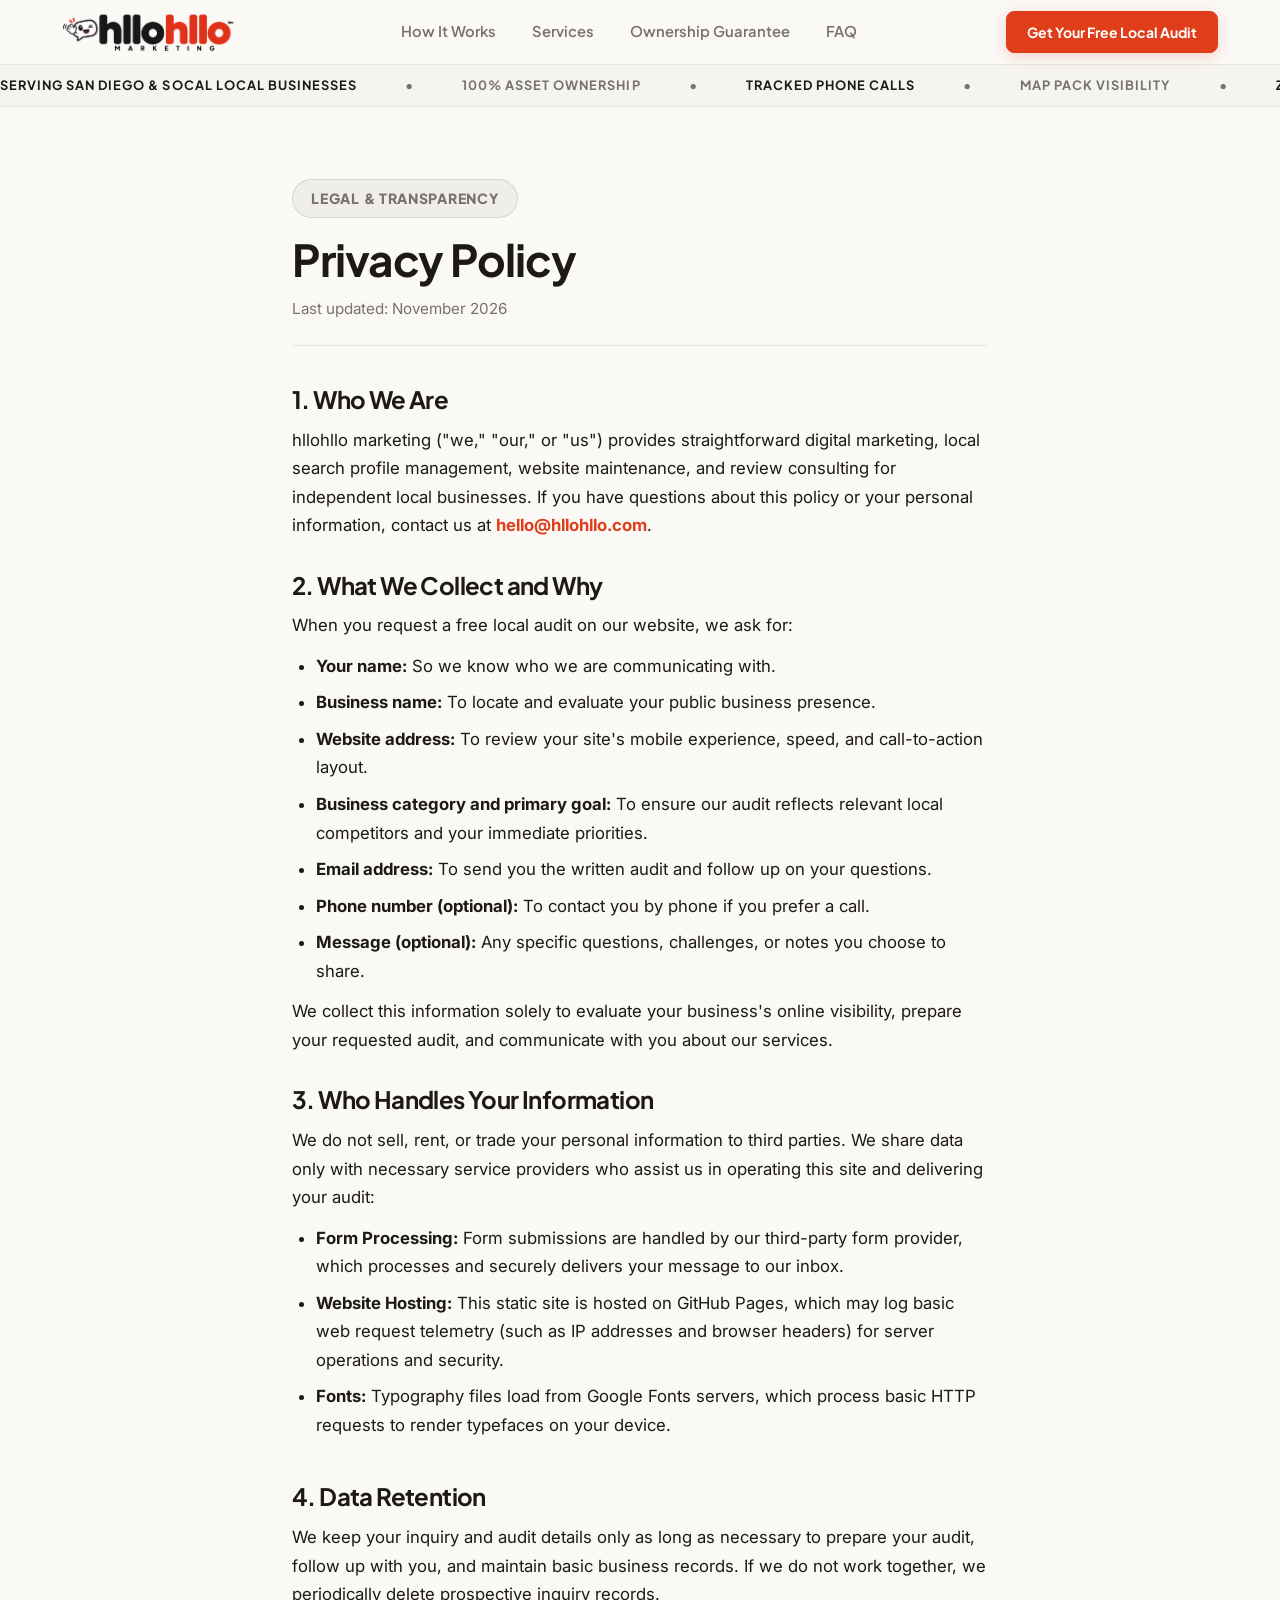
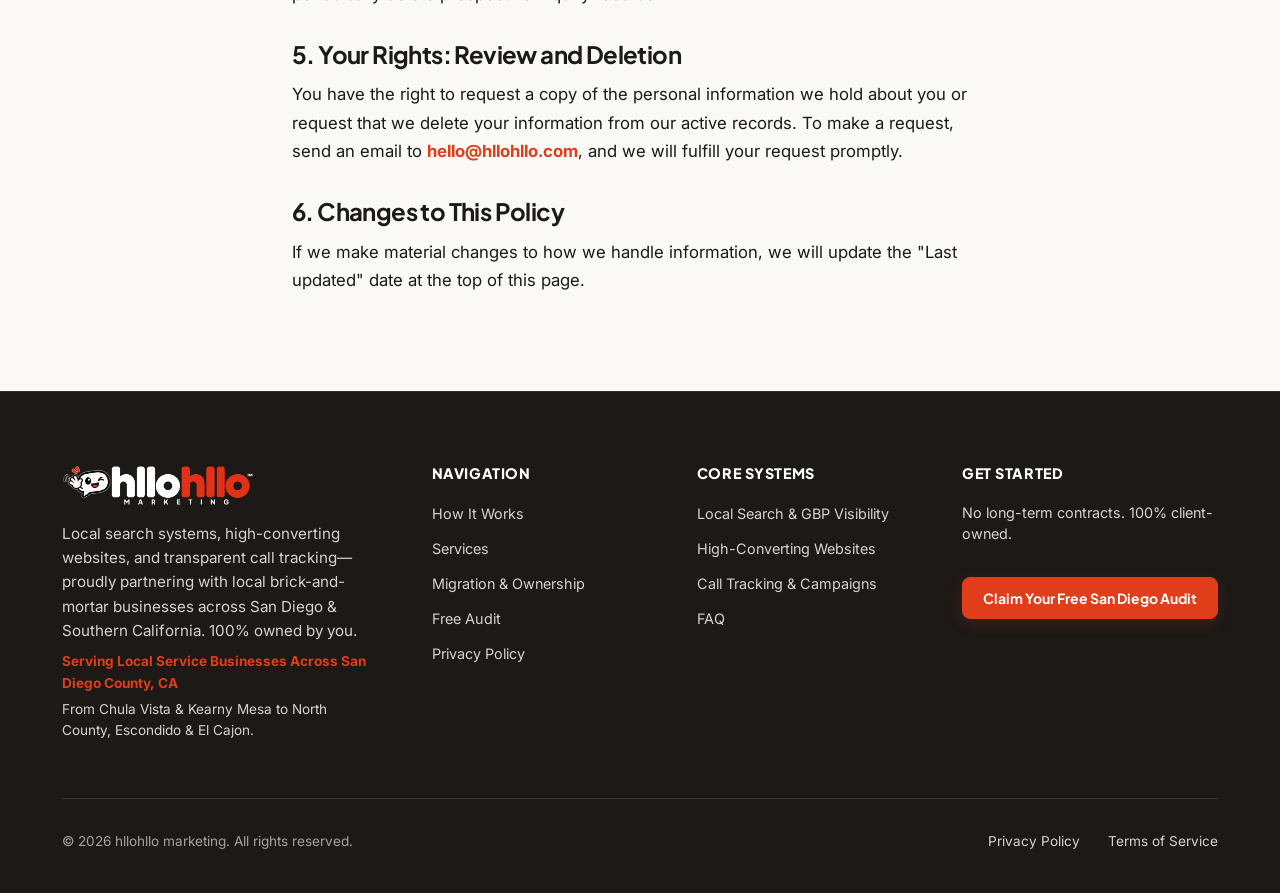
==== commit 934946af: "Reduce header height to 64px on desktop and 56px on mobile for sleeker navbar" ====
--- a/privacy.html
+++ b/privacy.html
@@ -15,7 +15,7 @@
   <link href="https://fonts.googleapis.com/css2?family=Inter:wght@400;500;600;700&family=Plus+Jakarta+Sans:wght@500;600;700;800&display=swap" rel="stylesheet">
 
   <link rel="icon" type="image/png" href="assets/hhlohllomktg-logo.png">
-  <link rel="stylesheet" href="styles.css?v=14">
+  <link rel="stylesheet" href="styles.css?v=20">
 </head>
 <body>
 
@@ -25,7 +25,7 @@
   <header class="header" id="site-header">
     <div class="container nav-container">
       <a href="index.html" class="brand-logo" id="nav-brand-logo" aria-label="hllohllo marketing Home">
-        <img src="assets/hhlohllomktg-logo.png" alt="hllohllo marketing" class="brand-logo-img" width="228" height="48">
+        <img src="assets/hhlohllomktg-logo.png" alt="hllohllo marketing" class="brand-logo-img" width="190" height="40">
       </a>
 
       <nav aria-label="Main Navigation">
--- a/styles.css
+++ b/styles.css
@@ -19,19 +19,19 @@
   /* Alabaster Canvas & Rich Charcoal Ink */
   --bg-canvas: #FAF9F6;
   --bg-cream: #FAF9F6;
-  
+
   --text-ink: #1C1917;
   --text-navy: #1C1917;
   --text-muted: #78716C;
   --text-light: #A8A29E;
-  
+
   /* Rich Charcoal Dark Surfaces */
   --surface-dark: #1C1917;
   --surface-dark-card: #26221F;
   --coastal-navy: #1C1917;
   --coastal-navy-dark: #151312;
   --border-dark: rgba(255, 255, 255, 0.12);
-  
+
   /* Red-Orange Primary Accents (hllo.you sister token) */
   --btn-accent: #E03E1A;
   --btn-accent-hover: #C93514;
@@ -75,7 +75,9 @@
 }
 
 /* Base Reset & Defaults */
-*, *::before, *::after {
+*,
+*::before,
+*::after {
   box-sizing: border-box;
   margin: 0;
   padding: 0;
@@ -114,7 +116,10 @@
   color: var(--blue-anchor-hover);
 }
 
-button, input, select, textarea {
+button,
+input,
+select,
+textarea {
   font-family: var(--font-sans);
   font-size: inherit;
 }
@@ -129,7 +134,8 @@
 /* ==========================================================================
    Editorial Serif Display Headlines + Bold Utilitarian Sans Cards
    ========================================================================== */
-h1, h2 {
+h1,
+h2 {
   font-family: var(--font-serif);
   font-weight: 700;
   line-height: 1.15;
@@ -138,7 +144,10 @@
   font-optical-sizing: auto;
 }
 
-h3, h4, h5, h6 {
+h3,
+h4,
+h5,
+h6 {
   font-family: var(--font-sans);
   font-weight: 800;
   line-height: 1.25;
@@ -329,7 +338,7 @@
   display: flex;
   align-items: center;
   justify-content: space-between;
-  height: 80px;
+  height: 64px;
 }
 
 .brand-logo {
@@ -340,9 +349,9 @@
 }
 
 .brand-logo-img {
-  height: 48px;
+  height: 40px;
   width: auto;
-  max-width: 240px;
+  max-width: 200px;
   display: block;
   object-fit: contain;
   transition: transform var(--transition-fast);
@@ -353,8 +362,8 @@
 }
 
 .header .brand-logo-img {
-  height: 48px;
-  max-width: 240px;
+  height: 40px;
+  max-width: 200px;
 }
 
 .footer-brand .brand-logo-img {
@@ -423,8 +432,13 @@
 }
 
 @keyframes marquee-slow {
-  0% { transform: translateX(0); }
-  100% { transform: translateX(-50%); }
+  0% {
+    transform: translateX(0);
+  }
+
+  100% {
+    transform: translateX(-50%);
+  }
 }
 
 /* ==========================================================================
@@ -586,8 +600,9 @@
   font-weight: 800;
   text-transform: uppercase;
   letter-spacing: 0.05em;
-  color: #1A73E8;
-  background: rgba(26, 115, 232, 0.1);
+  color: var(--text-ink);
+  background: rgba(28, 25, 23, 0.06);
+  border: 1px solid var(--border-divider);
   padding: 0.25rem 0.6rem;
   border-radius: var(--radius-full);
 }
@@ -598,8 +613,9 @@
   gap: 0.4rem;
   font-size: 0.75rem;
   font-weight: 800;
-  color: #1E7E34;
-  background: #E6F4EA;
+  color: var(--btn-accent);
+  background: var(--btn-accent-soft);
+  border: 1px solid rgba(224, 62, 26, 0.2);
   padding: 0.25rem 0.65rem;
   border-radius: var(--radius-full);
 }
@@ -608,16 +624,27 @@
   width: 7px;
   height: 7px;
   border-radius: 50%;
-  background: #28A745;
-  box-shadow: 0 0 0 2px rgba(40, 167, 69, 0.25);
+  background: var(--btn-accent);
+  box-shadow: 0 0 0 2px rgba(224, 62, 26, 0.25);
   display: inline-block;
   animation: pulseGlow 2s infinite;
 }
 
 @keyframes pulseGlow {
-  0% { transform: scale(0.95); box-shadow: 0 0 0 0 rgba(40, 167, 69, 0.7); }
-  70% { transform: scale(1); box-shadow: 0 0 0 6px rgba(40, 167, 69, 0); }
-  100% { transform: scale(0.95); box-shadow: 0 0 0 0 rgba(40, 167, 69, 0); }
+  0% {
+    transform: scale(0.95);
+    box-shadow: 0 0 0 0 rgba(224, 62, 26, 0.7);
+  }
+
+  70% {
+    transform: scale(1);
+    box-shadow: 0 0 0 6px rgba(224, 62, 26, 0);
+  }
+
+  100% {
+    transform: scale(0.95);
+    box-shadow: 0 0 0 0 rgba(224, 62, 26, 0);
+  }
 }
 
 .map-biz-row {
@@ -698,7 +725,7 @@
   font-weight: 800;
   text-transform: uppercase;
   letter-spacing: 0.05em;
-  color: #FF8F6B;
+  color: var(--btn-accent);
   margin-bottom: 0.2rem;
 }
 
@@ -766,7 +793,7 @@
   border-radius: var(--radius-md);
   border: 1px solid var(--border-divider);
   box-shadow: 0 20px 45px -12px rgba(26, 37, 54, 0.1),
-              0 4px 12px -2px rgba(26, 37, 54, 0.04);
+    0 4px 12px -2px rgba(26, 37, 54, 0.04);
   padding: 1.5rem;
   transition: transform var(--transition-smooth), box-shadow var(--transition-smooth);
 }
@@ -774,7 +801,7 @@
 .audit-card:hover {
   transform: translateY(-2px);
   box-shadow: 0 24px 50px -12px rgba(26, 37, 54, 0.14),
-              0 6px 16px -2px rgba(26, 37, 54, 0.06);
+    0 6px 16px -2px rgba(26, 37, 54, 0.06);
 }
 
 .audit-card-header {
@@ -876,11 +903,11 @@
   white-space: nowrap;
 }
 
-/* Check: Sage tokens */
+/* Check: Neutral tokens */
 .audit-chip-check {
-  background: var(--sage-soft);
-  border: 1px solid var(--sage-border-subtle);
-  color: #4A5B46;
+  background: rgba(28, 25, 23, 0.06);
+  border: 1px solid var(--border-divider);
+  color: var(--text-ink);
 }
 
 /* Fix: Orange-soft tokens */
@@ -920,6 +947,7 @@
   .audit-card {
     padding: 1.15rem;
   }
+
   .audit-row {
     grid-template-columns: auto 1fr;
     grid-template-rows: auto auto;
@@ -927,12 +955,15 @@
     align-items: start;
     padding: 0.85rem 0;
   }
+
   .audit-row-icon {
     grid-row: 1 / span 2;
   }
+
   .audit-row-main {
     grid-column: 2;
   }
+
   .audit-chip {
     grid-column: 2;
     justify-self: start;
@@ -941,27 +972,27 @@
 }
 
 /* ==========================================================================
-   Comparison: The "Feel Big" Difference (Rich Charcoal Section #1C1917)
+   Comparison: The "Feel Big" Difference (Alabaster Canvas #FAF9F6)
    ========================================================================== */
 .comparison-section {
   padding: 5.5rem 0;
-  background: var(--surface-dark);
-  color: #FFFFFF;
-  border-bottom: 1px solid var(--border-dark);
+  background: var(--bg-canvas);
+  color: var(--text-ink);
+  border-bottom: 1px solid var(--border-divider);
 }
 
 .comparison-section .section-tag .badge {
-  background: var(--btn-accent-soft);
-  color: var(--btn-accent);
-  border: 1px solid rgba(224, 62, 26, 0.35);
+  background: var(--sage-soft);
+  color: var(--sage-border);
+  border: 1px solid var(--sage-border-subtle);
 }
 
 .comparison-section h2 {
-  color: #FFFFFF;
+  color: var(--text-ink);
 }
 
 .comparison-section p {
-  color: #D6D3D1;
+  color: var(--text-muted);
 }
 
 .comparison-grid {
@@ -985,11 +1016,11 @@
 }
 
 .card-negative {
-  background: linear-gradient(180deg, #3A332E 0%, #2F2925 100%);
-  border: 1px solid rgba(255, 255, 255, 0.22);
-  border-top: 3px solid #EF4444;
-  color: #F5F5F4;
-  box-shadow: 0 20px 45px -10px rgba(0, 0, 0, 0.55), inset 0 1px 0 rgba(255, 255, 255, 0.08);
+  background: var(--surface-dark);
+  border: 1px solid rgba(255, 255, 255, 0.1);
+  border-top: 3px solid #DC2626;
+  color: #E7E5E4;
+  box-shadow: 0 20px 45px -10px rgba(28, 25, 23, 0.35);
 }
 
 .card-negative h3 {
@@ -997,7 +1028,7 @@
 }
 
 .card-negative .comparison-item {
-  color: #E7E5E4;
+  color: #D6D3D1;
 }
 
 .card-negative .comparison-item strong {
@@ -1005,7 +1036,7 @@
 }
 
 .card-negative .comparison-item svg {
-  color: #F87171;
+  color: var(--btn-accent);
 }
 
 .card-positive {
@@ -1013,7 +1044,7 @@
   color: var(--text-ink);
   border: 1px solid var(--border-divider);
   border-top: 3px solid var(--btn-accent);
-  box-shadow: 0 16px 40px -10px rgba(28, 25, 23, 0.08);
+  box-shadow: 0 20px 45px -10px rgba(28, 25, 23, 0.08);
 }
 
 .card-positive h3 {
@@ -1022,6 +1053,40 @@
 
 .card-positive .comparison-item {
   color: var(--text-ink);
+}
+
+.card-positive .comparison-item strong {
+  color: var(--text-ink);
+}
+
+.card-positive .comparison-item svg {
+  color: var(--btn-accent);
+}
+
+/* Status Micro-Pills (Wrong vs Right) */
+.status-pill {
+  display: inline-flex;
+  align-items: center;
+  gap: 0.35rem;
+  padding: 0.3rem 0.85rem;
+  border-radius: var(--radius-full);
+  font-family: var(--font-sans);
+  font-size: 0.75rem;
+  font-weight: 800;
+  letter-spacing: 0.05em;
+  text-transform: uppercase;
+}
+
+.status-pill-neg {
+  background: rgba(255, 255, 255, 0.1);
+  color: #FFFFFF;
+  border: 1px solid rgba(255, 255, 255, 0.18);
+}
+
+.status-pill-pos {
+  background: var(--btn-accent-soft);
+  color: var(--btn-accent);
+  border: 1px solid rgba(224, 62, 26, 0.25);
 }
 
 .comparison-card-header {
@@ -1041,14 +1106,15 @@
 }
 
 .comp-icon-neg {
-  background: rgba(239, 68, 68, 0.16);
-  color: #FCA5A5;
-  border: 1px solid rgba(239, 68, 68, 0.3);
+  background: rgba(255, 255, 255, 0.08);
+  color: #FFFFFF;
+  border: 1px solid rgba(255, 255, 255, 0.16);
 }
 
 .comp-icon-pos {
-  background: var(--btn-orange-soft);
-  color: var(--btn-orange);
+  background: var(--btn-accent-soft);
+  color: var(--btn-accent);
+  border: 1px solid rgba(224, 62, 26, 0.25);
 }
 
 .comparison-list {
@@ -1072,11 +1138,11 @@
 }
 
 .card-negative .comparison-item svg {
-  color: #F87171;
+  color: var(--btn-accent);
 }
 
 .card-positive .comparison-item svg {
-  color: var(--btn-orange);
+  color: var(--btn-accent);
 }
 
 /* ==========================================================================
@@ -1738,15 +1804,19 @@
     grid-template-columns: 1fr;
     text-align: center;
   }
+
   .hero-subtitle {
     margin: 0 auto 2.25rem auto;
   }
+
   .hero-cta-group {
     justify-content: center;
   }
+
   .hero-proof-bar {
     justify-content: center;
   }
+
   .hero-visual-wrap {
     margin-top: 2rem;
     max-width: 680px;
@@ -1754,64 +1824,84 @@
     margin-right: auto;
     text-align: left;
   }
+
   .bento-grid {
     grid-template-columns: 1fr;
   }
+
   .bento-card-featured,
   .bento-card-wide {
     grid-column: span 1;
   }
+
   .bento-featured-content {
     grid-template-columns: 1fr;
   }
+
   .roadmap-timeline {
     grid-template-columns: repeat(2, 1fr);
   }
+
   .split-conversion-container {
     grid-template-columns: 1fr;
     padding: 2.5rem;
     gap: 2.5rem;
   }
+
   .footer-grid {
     grid-template-columns: repeat(2, 1fr);
   }
 }
 
 @media (max-width: 768px) {
+  .nav-container {
+    height: 56px;
+  }
+
   .header .brand-logo-img {
-    height: 40px;
-    max-width: 195px;
-  }
+    height: 34px;
+    max-width: 170px;
+  }
+
   .underline-accent {
     text-underline-offset: 4px;
     text-decoration-thickness: 2px;
   }
+
   .hero-title {
     font-size: 2.65rem;
   }
+
   .hero-trust-strip {
     grid-template-columns: 1fr;
   }
+
   .comparison-grid {
     grid-template-columns: 1fr;
   }
+
   .roadmap-timeline,
   .roadmap-timeline-2col {
     grid-template-columns: 1fr;
   }
+
   .form-row-2col {
     grid-template-columns: 1fr;
     gap: 0.75rem;
   }
+
   .nav-links {
     display: none;
   }
+
   .mobile-menu-btn {
     display: block;
   }
+
   .nav-cta-group .btn {
     display: none;
   }
+
   .section-header h2 {
     font-size: 2.25rem;
   }
@@ -1821,20 +1911,25 @@
   .container {
     padding: 0 1.25rem;
   }
+
   .hero-title {
     font-size: 2.35rem;
   }
+
   .section-header h2 {
     font-size: 1.95rem;
   }
+
   .split-conversion-container {
     padding: 1.5rem;
   }
+
   .split-conversion-right {
     padding: 1.5rem;
   }
+
   .footer-grid {
     grid-template-columns: 1fr;
     gap: 2rem;
   }
-}
+}
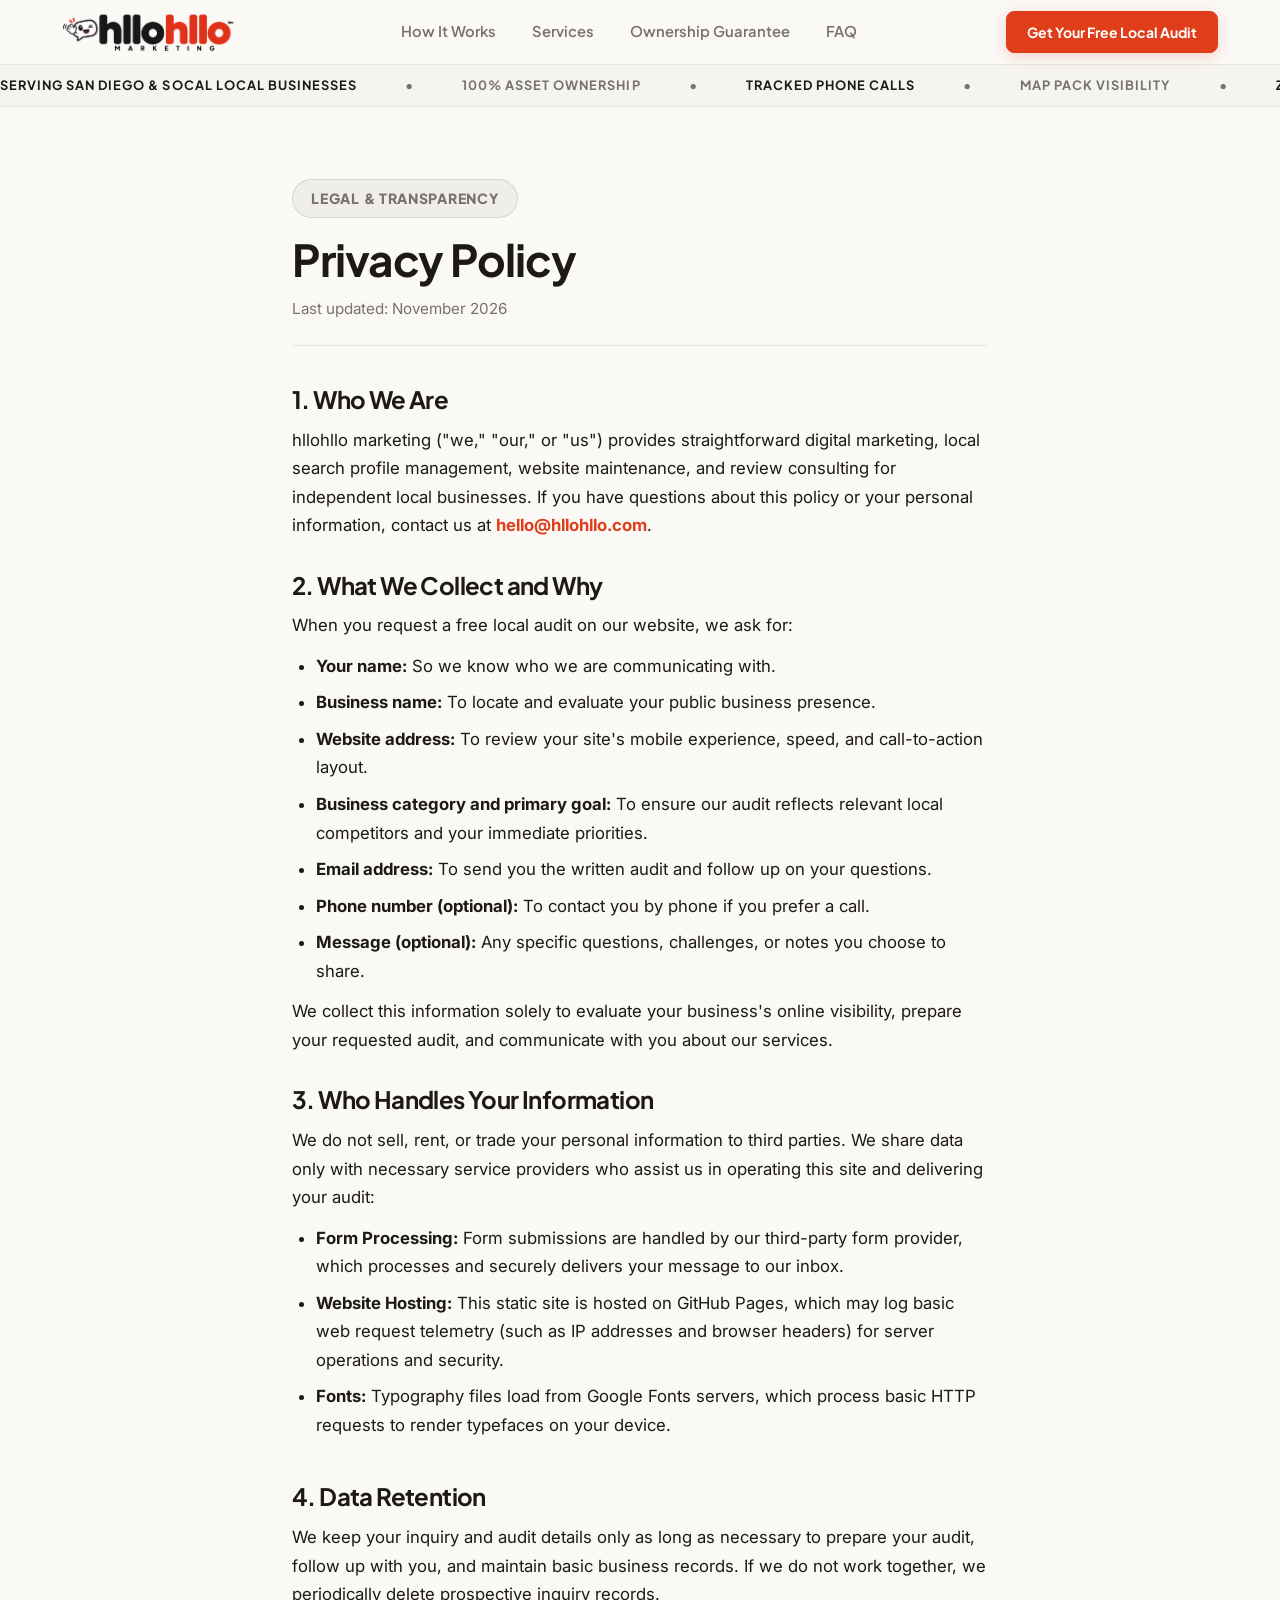
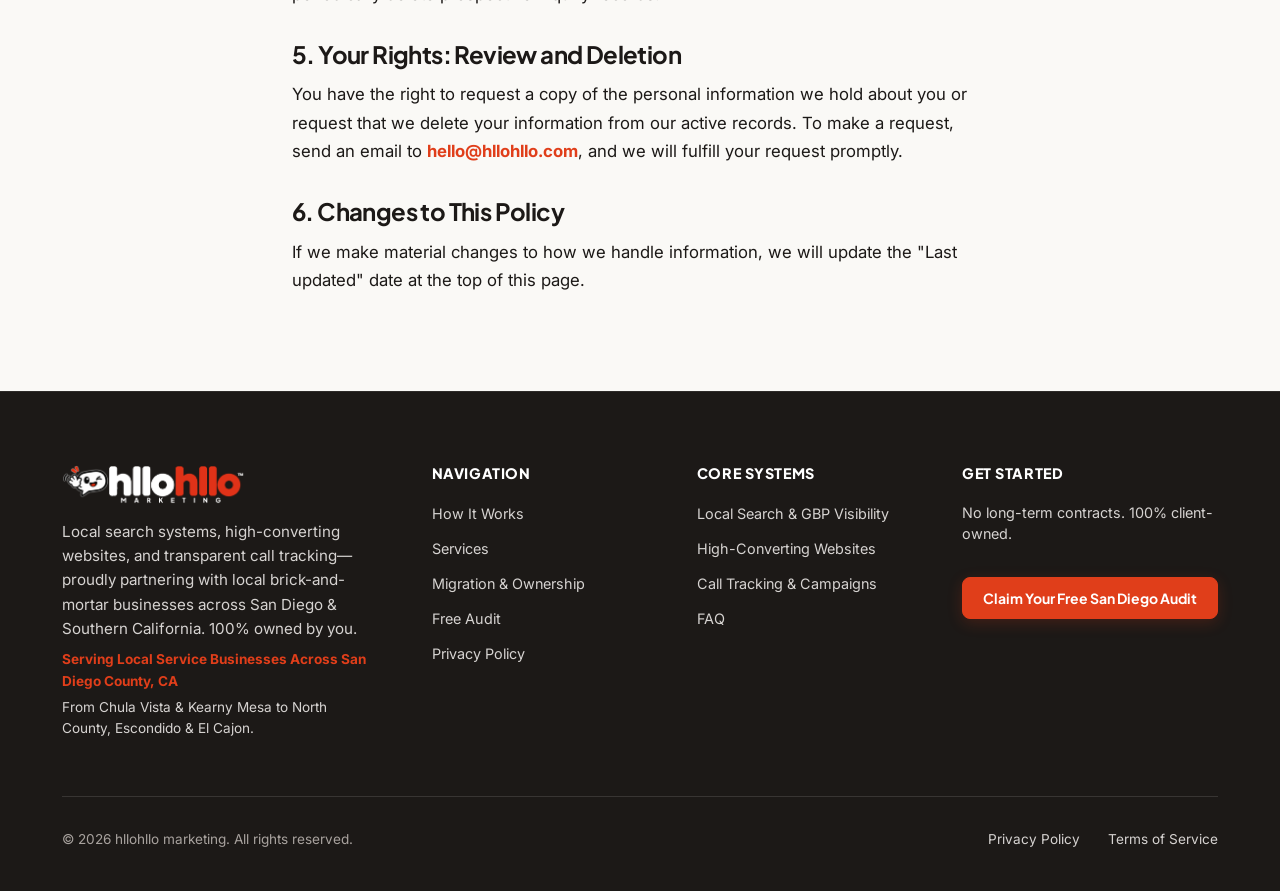
==== commit 18efde60: "Match footer logo size to header logo size (40px desktop, 34px mobile)" ====
--- a/privacy.html
+++ b/privacy.html
@@ -15,7 +15,7 @@
   <link href="https://fonts.googleapis.com/css2?family=Inter:wght@400;500;600;700&family=Plus+Jakarta+Sans:wght@500;600;700;800&display=swap" rel="stylesheet">
 
   <link rel="icon" type="image/png" href="assets/hhlohllomktg-logo.png">
-  <link rel="stylesheet" href="styles.css?v=20">
+  <link rel="stylesheet" href="styles.css?v=21">
 </head>
 <body>
 
@@ -157,7 +157,7 @@
       <div class="footer-grid">
         <div class="footer-brand">
           <a href="index.html" class="brand-logo" aria-label="hllohllo marketing Home">
-            <img src="assets/hllohllo-logo-footer.png" alt="hllohllo marketing" class="brand-logo-img" width="200" height="42">
+            <img src="assets/hllohllo-logo-footer.png" alt="hllohllo marketing" class="brand-logo-img" width="190" height="40">
           </a>
           <p>
             Local search systems, high-converting websites, and transparent call tracking—proudly partnering with local brick-and-mortar businesses across San Diego &amp; Southern California. 100% owned by you.
--- a/styles.css
+++ b/styles.css
@@ -367,8 +367,8 @@
 }
 
 .footer-brand .brand-logo-img {
-  height: 42px;
-  max-width: 220px;
+  height: 40px;
+  max-width: 200px;
 }
 
 .nav-links {
@@ -1858,7 +1858,8 @@
     height: 56px;
   }
 
-  .header .brand-logo-img {
+  .header .brand-logo-img,
+  .footer-brand .brand-logo-img {
     height: 34px;
     max-width: 170px;
   }
